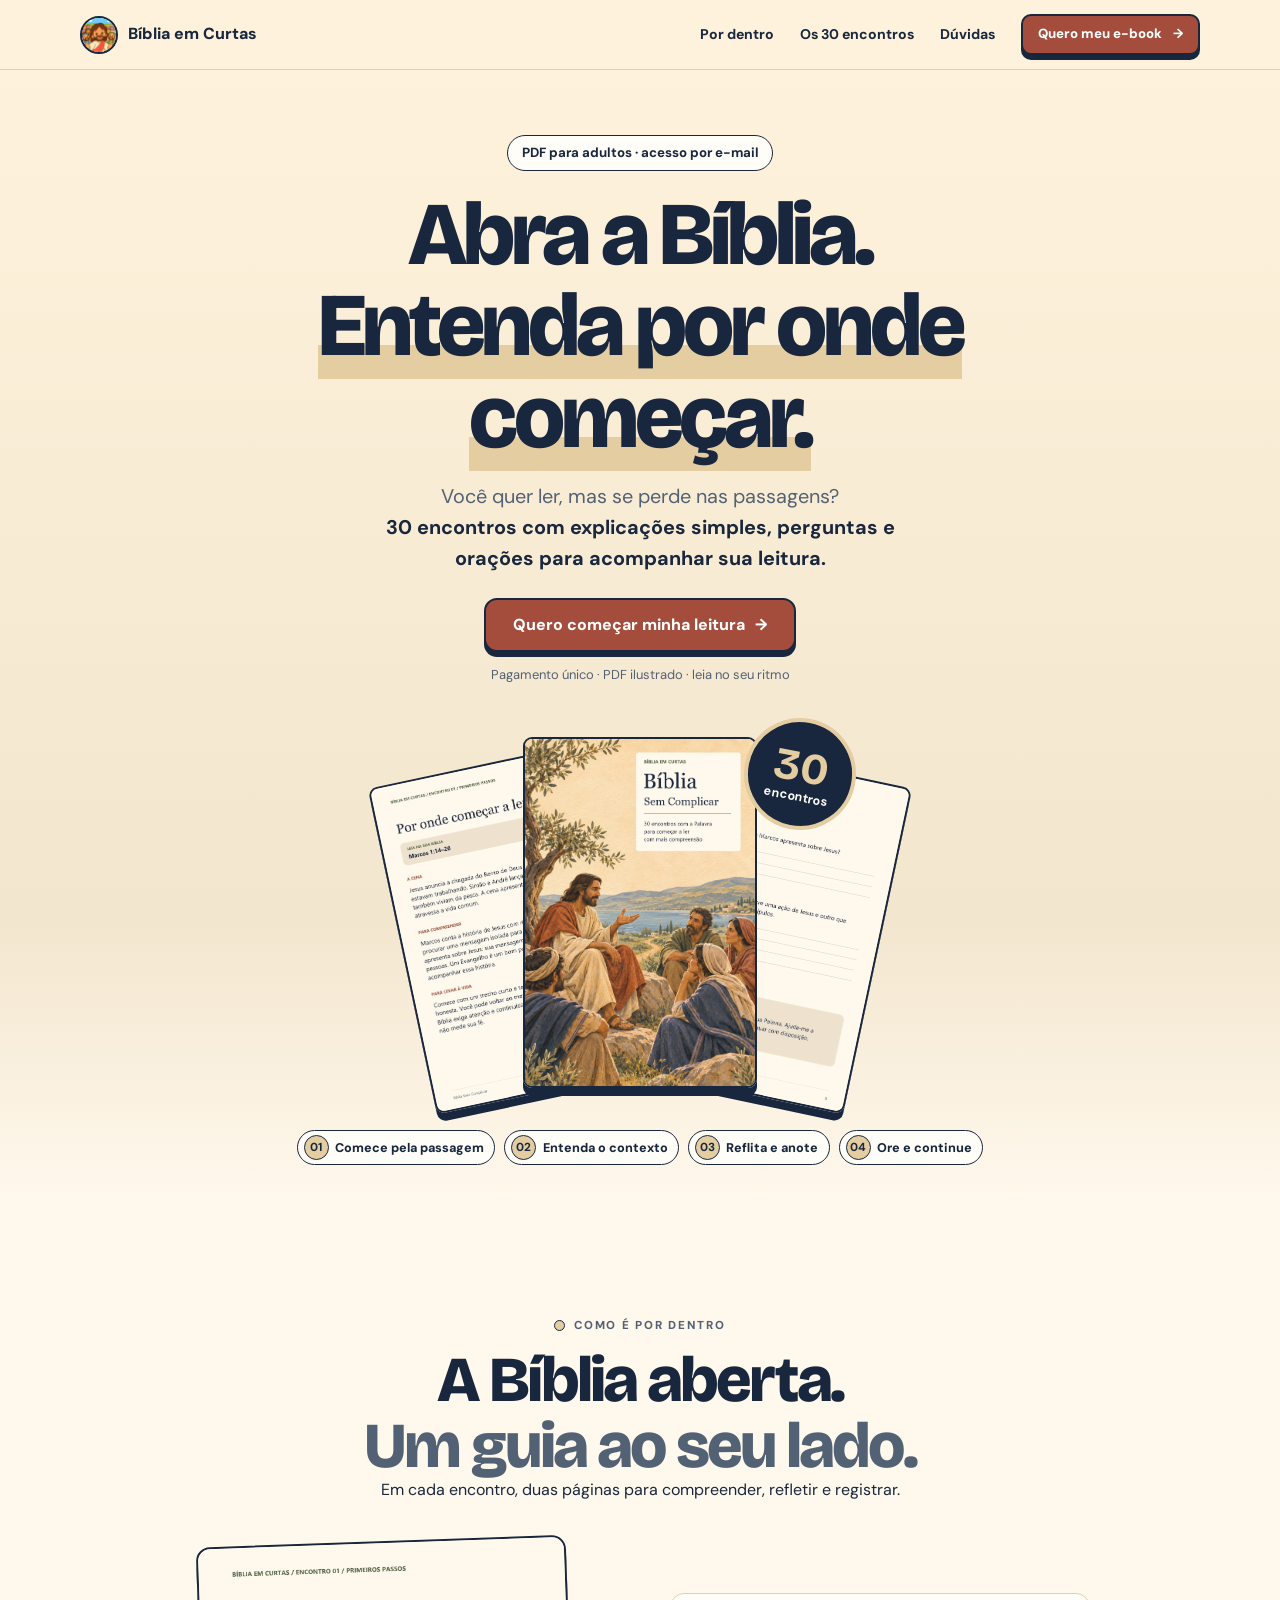
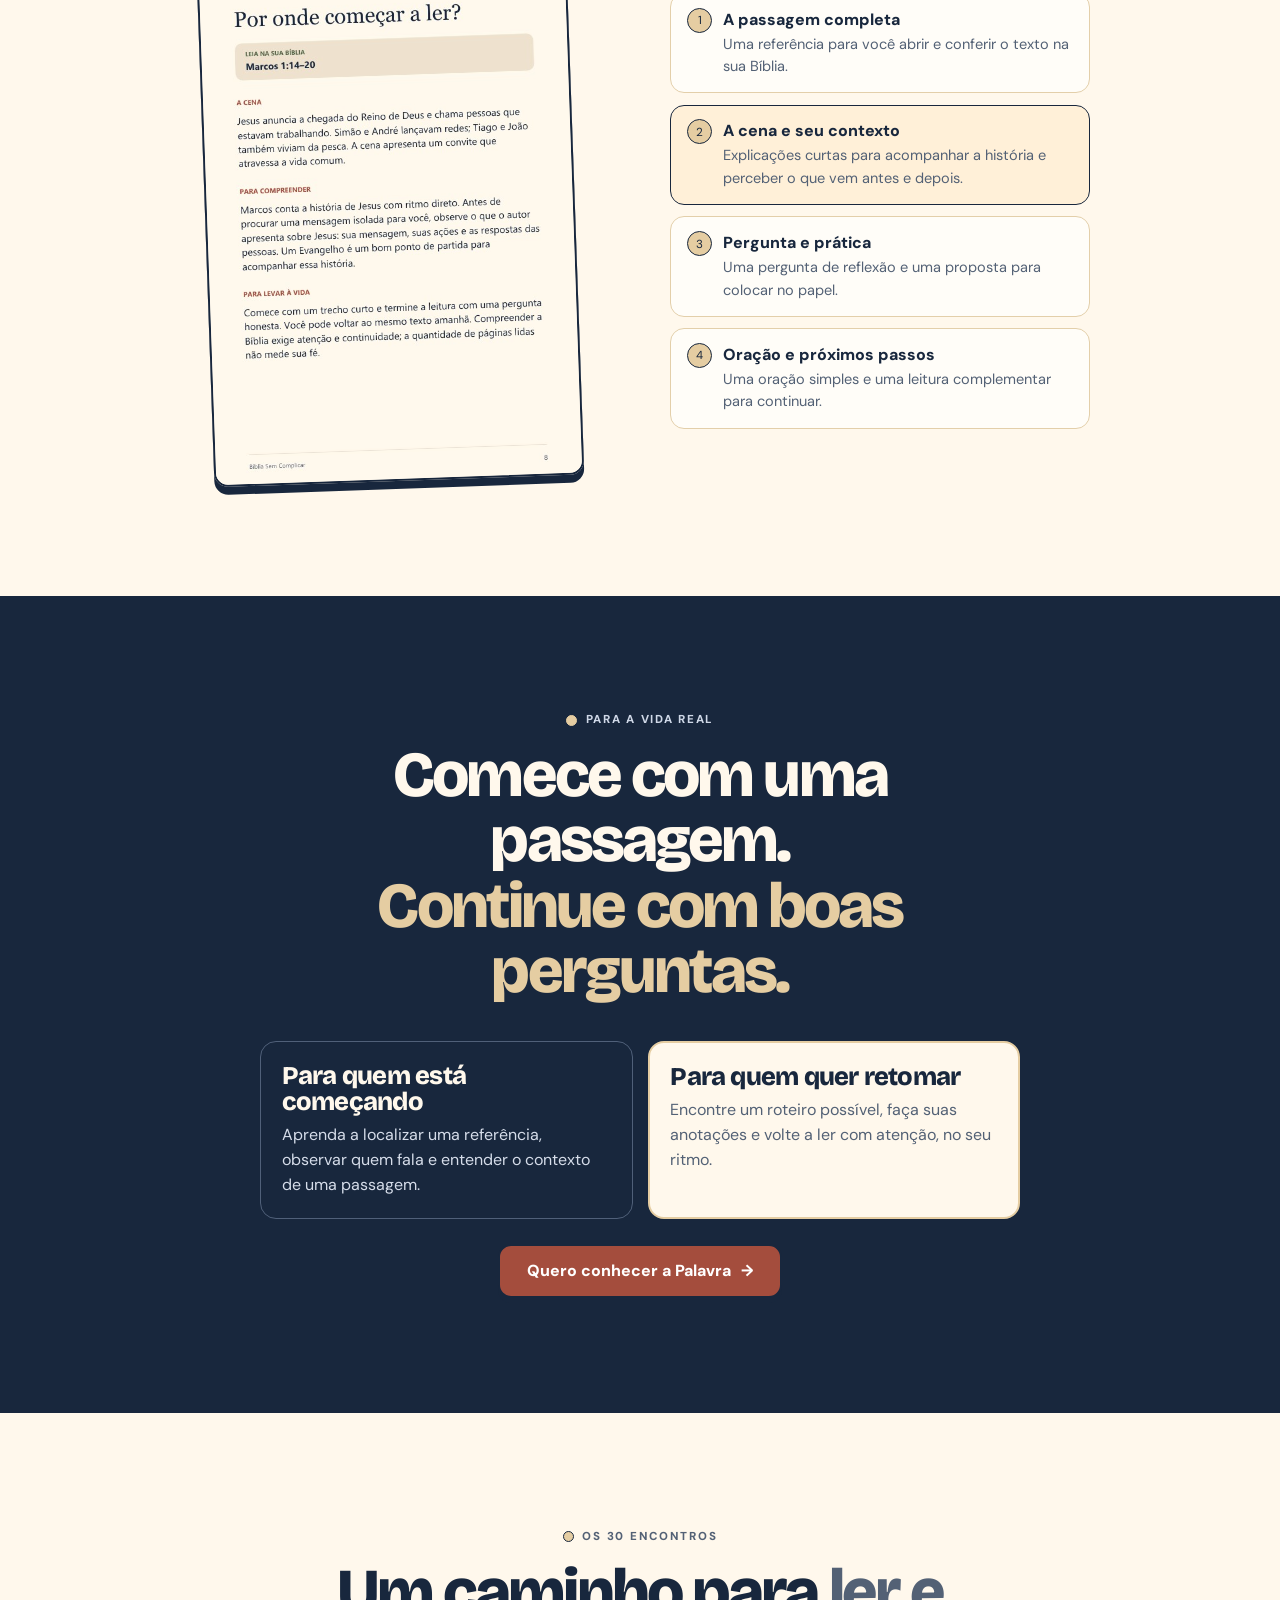
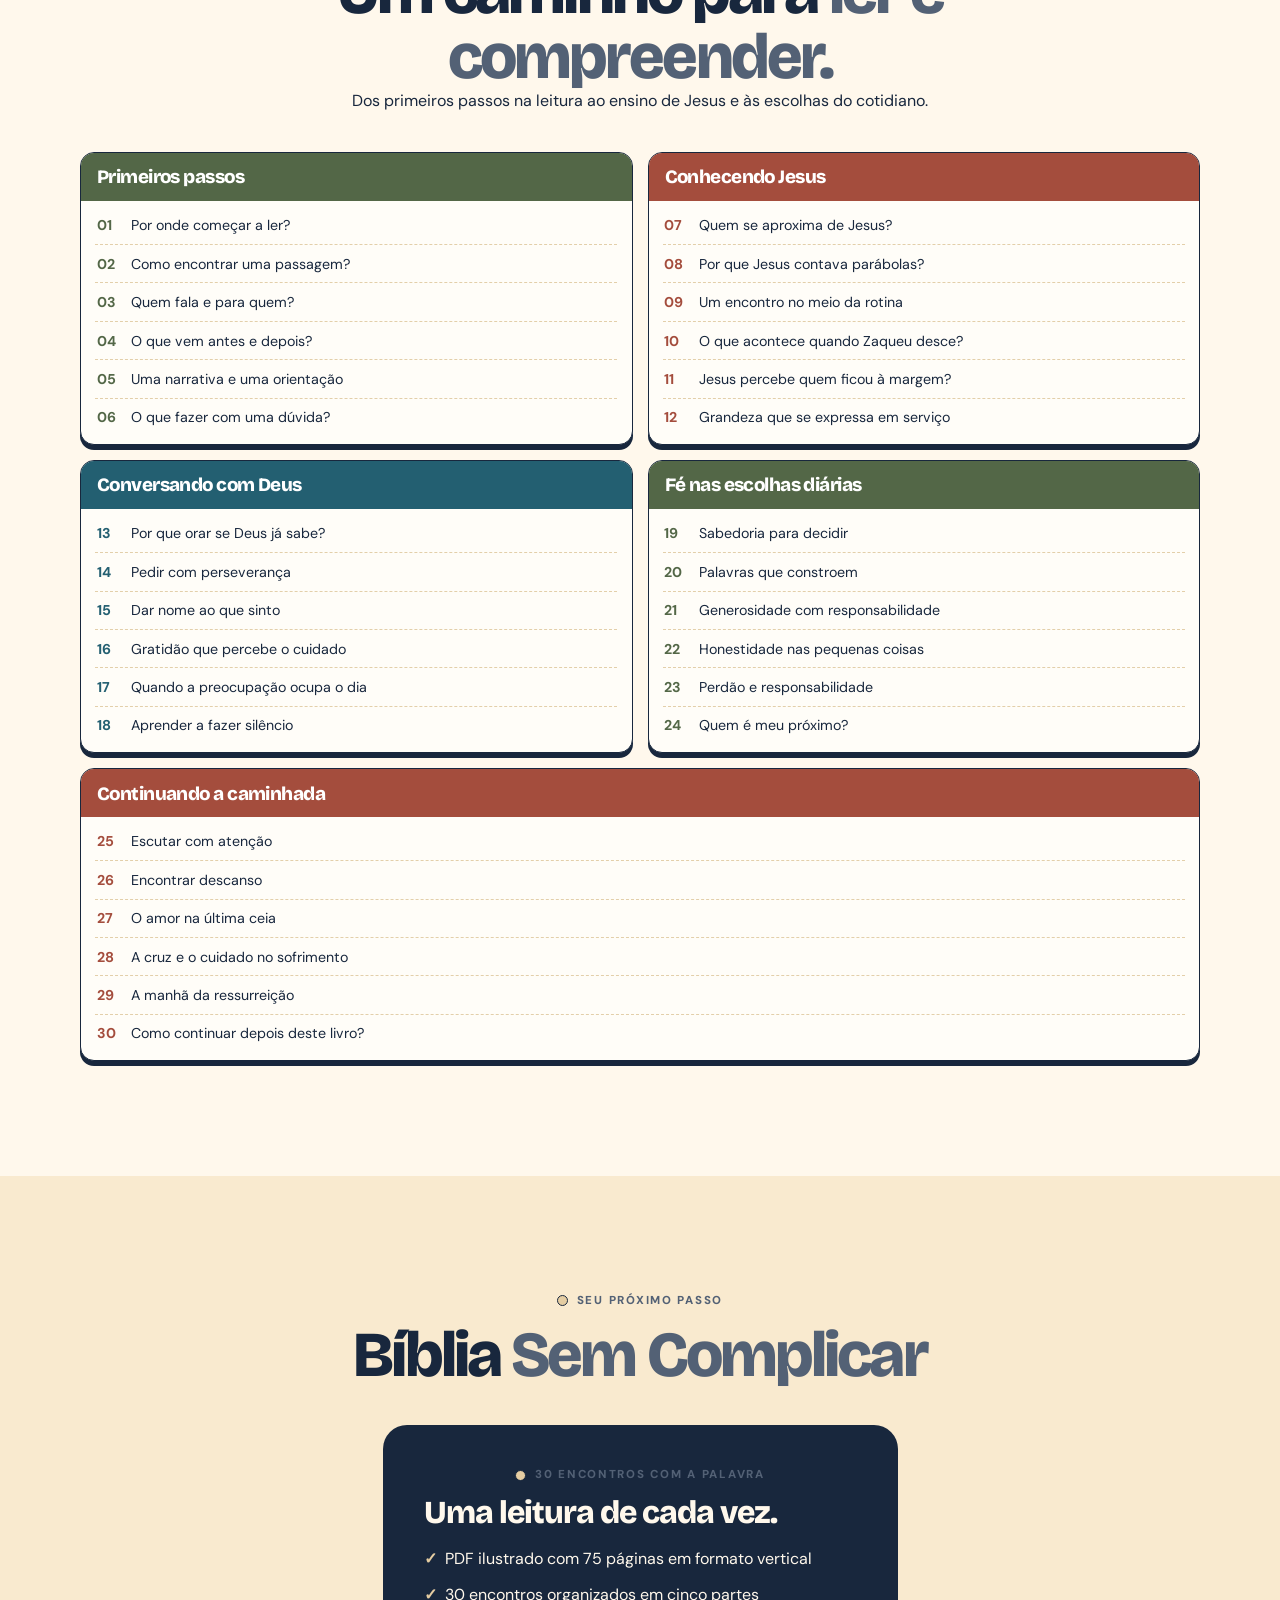
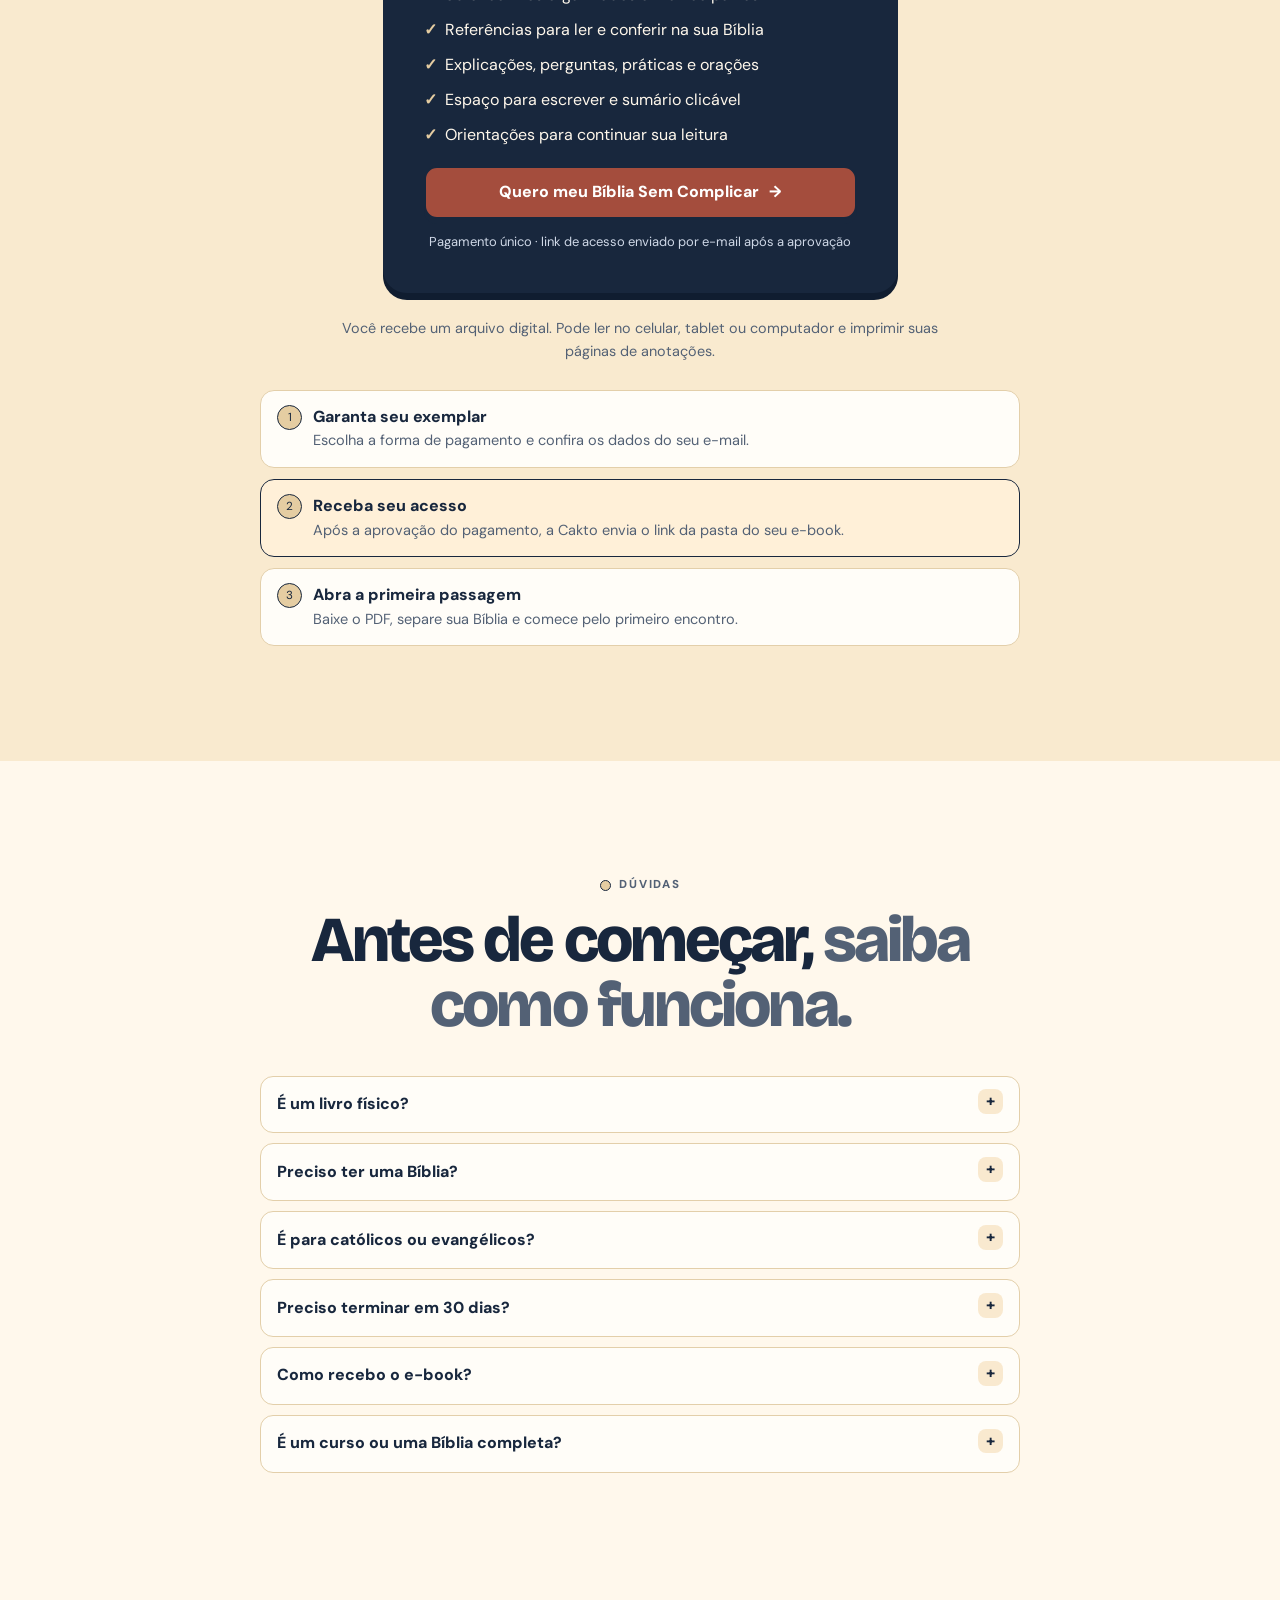
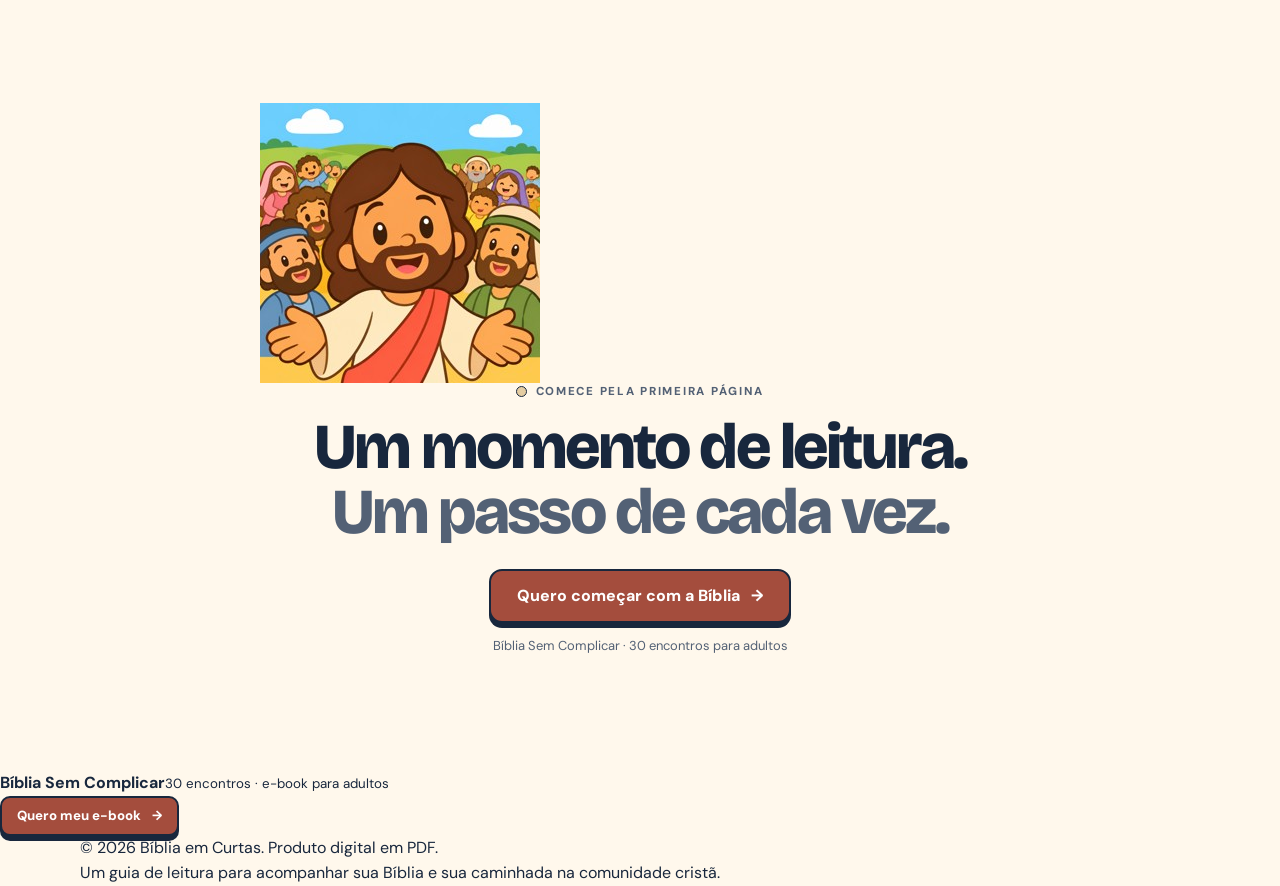
==== biblia-sem-complicar.html @ b52a3174 "Adiciona página de vendas Bíblia Sem Complicar" ====
<!doctype html><html lang="pt-BR"><head><meta charset="utf-8"><meta name="viewport" content="width=device-width, initial-scale=1"><title>Bíblia Sem Complicar | Bíblia em Curtas</title><meta name="description" content="30 encontros para adultos que querem começar ou retomar a leitura bíblica. PDF ilustrado com explicações, perguntas, orações e espaço para anotações."><meta property="og:title" content="Bíblia Sem Complicar"><meta property="og:description" content="30 encontros com a Palavra para começar a ler com mais compreensão."><meta property="og:image" content="https://bibliaemcurtas.vercel.app/imagens/adultos-miniatura.jpg"><link rel="stylesheet" href="visual.css"><style>body{--accent:#A44D3D;--accent-hover:#853D30;--soft:#EEE2CE;--hero:#F3E6CE;--mark:#E5CDA2}.adult-intro{max-width:700px;margin:0 auto}.adult-intro p{margin-top:18px;color:var(--muted)}.adult-contents{grid-template-columns:repeat(2,minmax(0,1fr))}.adult-contents article:last-child{grid-column:1/-1}.fineprint{font-size:.9rem;color:var(--muted);margin:24px auto 0;max-width:650px;text-align:center}@media(max-width:650px){.adult-contents{grid-template-columns:1fr}.adult-contents article:last-child{grid-column:auto}}</style></head><body><header class="site-header"><div class="wrap header-inner"><a class="brand" href="links.html"><img src="imagens/avatar.jpg" alt=""> Bíblia em Curtas</a><nav aria-label="Navegação"><a href="#por-dentro">Por dentro</a><a href="#conteudo">Os 30 encontros</a><a href="#duvidas">Dúvidas</a><a class="btn small" href="https://pay.cakto.com.br/kntiqg2_1336436">Quero meu e-book <span aria-hidden="true">→</span></a></nav></div></header>
<main><section class="hero"><div class="narrow center"><div class="pill">PDF para adultos · acesso por e-mail</div><h1>Abra a Bíblia.<br><span class="marker">Entenda por onde começar.</span></h1><p class="lede">Você quer ler, mas se perde nas passagens?<br><b>30 encontros com explicações simples, perguntas e orações para acompanhar sua leitura.</b></p><div class="herobutton"><a class="btn" href="https://pay.cakto.com.br/kntiqg2_1336436">Quero começar minha leitura <span aria-hidden="true">→</span></a></div><p class="micro">Pagamento único · PDF ilustrado · leia no seu ritmo</p><div class="fan"><img src="imagens/adultos-pagina.jpg" alt="Página real do encontro Por onde começar a ler" class="paper-left"><img src="imagens/adultos-pagina2.jpg" alt="Página de reflexão e anotações" class="paper-right"><img src="imagens/adultos-capa.jpg" alt="Capa de Bíblia Sem Complicar" class="cover"><span class="round"><strong>30</strong>encontros</span></div></div><div class="titles"><span class="chip"><b>01</b>Comece pela passagem</span><span class="chip"><b>02</b>Entenda o contexto</span><span class="chip"><b>03</b>Reflita e anote</span><span class="chip"><b>04</b>Ore e continue</span></div></section>
<section id="por-dentro" class="section"><div class="wrap"><div class="section-title"><p class="eyebrow">Como é por dentro</p><h2>A Bíblia aberta.<br><span class="softtext">Um guia ao seu lado.</span></h2><p>Em cada encontro, duas páginas para compreender, refletir e registrar.</p></div><div class="inside-grid"><img src="imagens/adultos-pagina.jpg" class="flatpage" alt="Página real do e-book" loading="lazy"><div class="stack"><div class="feature"><span class="bubble">1</span><div><b>A passagem completa</b><p>Uma referência para você abrir e conferir o texto na sua Bíblia.</p></div></div><div class="feature"><span class="bubble">2</span><div><b>A cena e seu contexto</b><p>Explicações curtas para acompanhar a história e perceber o que vem antes e depois.</p></div></div><div class="feature"><span class="bubble">3</span><div><b>Pergunta e prática</b><p>Uma pergunta de reflexão e uma proposta para colocar no papel.</p></div></div><div class="feature"><span class="bubble">4</span><div><b>Oração e próximos passos</b><p>Uma oração simples e uma leitura complementar para continuar.</p></div></div></div></div></div></section>
<section class="section dark"><div class="narrow"><div class="section-title"><p class="eyebrow">Para a vida real</p><h2>Comece com uma passagem.<br><span class="highlight">Continue com boas perguntas.</span></h2></div><div class="use-grid"><article class="use-card"><h3>Para quem está começando</h3><p>Aprenda a localizar uma referência, observar quem fala e entender o contexto de uma passagem.</p></article><article class="use-card"><h3>Para quem quer retomar</h3><p>Encontre um roteiro possível, faça suas anotações e volte a ler com atenção, no seu ritmo.</p></article></div><div class="center herobutton"><a class="btn" href="https://pay.cakto.com.br/kntiqg2_1336436">Quero conhecer a Palavra <span aria-hidden="true">→</span></a></div></div></section>
<section id="conteudo" class="section"><div class="wrap"><div class="section-title"><p class="eyebrow">Os 30 encontros</p><h2>Um caminho para <span class="softtext">ler e compreender.</span></h2><p>Dos primeiros passos na leitura ao ensino de Jesus e às escolhas do cotidiano.</p></div><div class="index-grid adult-contents"><article class="index-card" style="--index:#536747"><h3>Primeiros passos</h3><ol><li><b>01</b>Por onde começar a ler?</li><li><b>02</b>Como encontrar uma passagem?</li><li><b>03</b>Quem fala e para quem?</li><li><b>04</b>O que vem antes e depois?</li><li><b>05</b>Uma narrativa e uma orientação</li><li><b>06</b>O que fazer com uma dúvida?</li></ol></article><article class="index-card" style="--index:#A44D3D"><h3>Conhecendo Jesus</h3><ol><li><b>07</b>Quem se aproxima de Jesus?</li><li><b>08</b>Por que Jesus contava parábolas?</li><li><b>09</b>Um encontro no meio da rotina</li><li><b>10</b>O que acontece quando Zaqueu desce?</li><li><b>11</b>Jesus percebe quem ficou à margem?</li><li><b>12</b>Grandeza que se expressa em serviço</li></ol></article><article class="index-card" style="--index:#235F71"><h3>Conversando com Deus</h3><ol><li><b>13</b>Por que orar se Deus já sabe?</li><li><b>14</b>Pedir com perseverança</li><li><b>15</b>Dar nome ao que sinto</li><li><b>16</b>Gratidão que percebe o cuidado</li><li><b>17</b>Quando a preocupação ocupa o dia</li><li><b>18</b>Aprender a fazer silêncio</li></ol></article><article class="index-card" style="--index:#536747"><h3>Fé nas escolhas diárias</h3><ol><li><b>19</b>Sabedoria para decidir</li><li><b>20</b>Palavras que constroem</li><li><b>21</b>Generosidade com responsabilidade</li><li><b>22</b>Honestidade nas pequenas coisas</li><li><b>23</b>Perdão e responsabilidade</li><li><b>24</b>Quem é meu próximo?</li></ol></article><article class="index-card" style="--index:#A44D3D"><h3>Continuando a caminhada</h3><ol><li><b>25</b>Escutar com atenção</li><li><b>26</b>Encontrar descanso</li><li><b>27</b>O amor na última ceia</li><li><b>28</b>A cruz e o cuidado no sofrimento</li><li><b>29</b>A manhã da ressurreição</li><li><b>30</b>Como continuar depois deste livro?</li></ol></article></div></div></section>
<section id="oferta" class="section offer"><div class="narrow"><div class="section-title"><p class="eyebrow">Seu próximo passo</p><h2>Bíblia <span class="softtext">Sem Complicar</span></h2></div><div class="offer-card"><p class="eyebrow">30 encontros com a Palavra</p><h3>Uma leitura de cada vez.</h3><ul><li>PDF ilustrado com 75 páginas em formato vertical</li><li>30 encontros organizados em cinco partes</li><li>Referências para ler e conferir na sua Bíblia</li><li>Explicações, perguntas, práticas e orações</li><li>Espaço para escrever e sumário clicável</li><li>Orientações para continuar sua leitura</li></ul><a class="btn" href="https://pay.cakto.com.br/kntiqg2_1336436">Quero meu Bíblia Sem Complicar <span aria-hidden="true">→</span></a><p class="micro">Pagamento único · link de acesso enviado por e-mail após a aprovação</p></div><p class="fineprint">Você recebe um arquivo digital. Pode ler no celular, tablet ou computador e imprimir suas páginas de anotações.</p><div class="stack" style="margin-top:28px"><div class="feature"><span class="bubble">1</span><div><b>Garanta seu exemplar</b><p>Escolha a forma de pagamento e confira os dados do seu e-mail.</p></div></div><div class="feature"><span class="bubble">2</span><div><b>Receba seu acesso</b><p>Após a aprovação do pagamento, a Cakto envia o link da pasta do seu e-book.</p></div></div><div class="feature"><span class="bubble">3</span><div><b>Abra a primeira passagem</b><p>Baixe o PDF, separe sua Bíblia e comece pelo primeiro encontro.</p></div></div></div></div></section>
<section id="duvidas" class="section"><div class="narrow"><div class="section-title"><p class="eyebrow">Dúvidas</p><h2>Antes de começar, <span class="softtext">saiba como funciona.</span></h2></div><div class="faq"><details><summary>É um livro físico?</summary><p>Você recebe um e-book em PDF. Pode baixar e ler nos seus dispositivos ou imprimir para uso pessoal.</p></details><details><summary>Preciso ter uma Bíblia?</summary><p>Sim. O guia indica as passagens para você ler na sua Bíblia impressa ou digital. As explicações e reflexões acompanham a leitura do texto completo.</p></details><details><summary>É para católicos ou evangélicos?</summary><p>É um guia introdutório para adultos cristãos, com passagens presentes nas Bíblias católicas e evangélicas. O livro reconhece diferenças de tradição e orienta a aprofundar dúvidas com pessoas preparadas da sua comunidade.</p></details><details><summary>Preciso terminar em 30 dias?</summary><p>Você pode fazer um encontro por dia ou seguir outro ritmo. Os 30 encontros ficam disponíveis no arquivo para você retomar quando quiser.</p></details><details><summary>Como recebo o e-book?</summary><p>Após a aprovação do pagamento, você recebe no e-mail informado na compra o link da pasta de entrega no Google Drive. Abra a pasta, selecione o PDF e baixe seu exemplar. Confira também a caixa de spam.</p></details><details><summary>É um curso ou uma Bíblia completa?</summary><p>É um e-book de leitura guiada, com 30 encontros e páginas de reflexão. As referências levam ao texto completo na sua Bíblia. Não inclui aulas em vídeo.</p></details></div></div></section>
<section class="section final-cta"><div class="narrow center"><img src="imagens/avatar.jpg" alt="Bíblia em Curtas" class="final-logo" loading="lazy"><p class="eyebrow">Comece pela primeira página</p><h2>Um momento de leitura.<br><span class="softtext">Um passo de cada vez.</span></h2><div class="herobutton"><a class="btn" href="https://pay.cakto.com.br/kntiqg2_1336436">Quero começar com a Bíblia <span aria-hidden="true">→</span></a></div><p class="micro">Bíblia Sem Complicar · 30 encontros para adultos</p></div></section></main><div class="sticky-buy"><div><b>Bíblia Sem Complicar</b><small>30 encontros · e-book para adultos</small></div><a class="btn small" href="https://pay.cakto.com.br/kntiqg2_1336436">Quero meu e-book <span aria-hidden="true">→</span></a></div><footer class="footer"><div class="wrap"><p>© 2026 Bíblia em Curtas. Produto digital em PDF.</p><p>Um guia de leitura para acompanhar sua Bíblia e sua caminhada na comunidade cristã.</p></div></footer></body></html>
---- visual.css ----
@import url('https://fonts.googleapis.com/css2?family=Bricolage+Grotesque:wght@600;700;800&family=DM+Sans:wght@400;500;600;700;800&display=swap');
:root{--ink:#18273D;--paper:#FFF8EC;--white:#FFFDF8;--hero:#F9E0B7;--muted:#536175;--line:#E3CFAA;--accent:#A33B43;--accent-hover:#842D36;--soft:#FBE4E3;--mark:#FFBF75;--yes:#2B674B;--gold:#F5C66D;--rose:#843F65;--rose-soft:#F5E3EF;--indigo:#3D5495;--indigo-soft:#E6ECFC;--teal:#235F71;--teal-soft:#E0F0F3;--green:#346747;--green-soft:#E3F1E1}
*{box-sizing:border-box}html{scroll-behavior:smooth}body{margin:0;color:var(--ink);background:var(--paper);font-family:"DM Sans","Segoe UI",sans-serif;line-height:1.55}img{display:block;max-width:100%;height:auto}a{color:inherit}button{font:inherit}h1,h2,h3,p{margin:0}h1,h2,h3{font-family:"Bricolage Grotesque","Segoe UI",sans-serif;font-weight:800;line-height:1.02;letter-spacing:-.045em}h1{font-size:clamp(3.05rem,7vw,6.9rem)}h2{font-size:clamp(2.1rem,5vw,4.35rem)}h3{font-size:clamp(1.25rem,2vw,1.7rem);letter-spacing:-.03em}a:focus-visible,button:focus-visible,summary:focus-visible,input:focus-visible,select:focus-visible{outline:3px solid #286980;outline-offset:4px}
.wrap{width:min(100% - 44px,1120px);margin-inline:auto}.narrow{width:min(100% - 42px,760px);margin-inline:auto}.center{text-align:center}.muted{color:var(--muted)}.softtext{color:var(--muted)}.brand{display:inline-flex;gap:.65rem;align-items:center;font-weight:800;text-decoration:none;white-space:nowrap}.brand img{width:38px;height:38px;object-fit:cover;border:2px solid var(--ink);border-radius:50%}.site-header{background:#fff2dc;border-bottom:1px solid var(--line)}.header-inner{height:69px;display:flex;align-items:center;justify-content:space-between;gap:18px}.header-inner nav{display:flex;align-items:center;gap:26px;font-size:.88rem;font-weight:700}.header-inner nav a{text-decoration:none}.btn{display:inline-flex;justify-content:center;align-items:center;gap:.65rem;text-decoration:none;text-align:center;border:2px solid var(--ink);border-radius:13px;padding:.92rem 1.65rem;background:var(--accent);color:#fff;font-weight:800;line-height:1.25;box-shadow:0 5px 0 var(--ink);cursor:pointer;transition:background .15s,transform .15s}.btn:hover{background:var(--accent-hover);transform:translateY(-1px)}.btn.small{padding:.62rem .95rem;font-size:.83rem;border-radius:10px}.btn:disabled{opacity:.8;cursor:default;transform:none}.btn.light{background:var(--white);color:var(--ink)}.btn.light:hover{background:var(--soft)}
.hero{overflow:hidden;background:linear-gradient(180deg,#FFF2DC,var(--hero) 75%,var(--paper));padding:65px 0 24px}.pill{display:inline-flex;align-items:center;gap:.5rem;border:1.5px solid var(--ink);border-radius:99px;background:var(--white);padding:.42rem .85rem;font-size:.83rem;font-weight:700}.pill span{color:var(--yes)}.hero h1{max-width:940px;margin:18px auto 18px}.marker{background:linear-gradient(transparent 68%,var(--mark) 68%);box-decoration-break:clone;-webkit-box-decoration-break:clone}.hero .lede{font-size:clamp(1rem,2.2vw,1.24rem);max-width:580px;margin:0 auto;color:var(--muted)}.hero .lede b{color:var(--ink)}.herobutton{margin:25px auto 0}.micro{font-size:.81rem;margin-top:13px;color:var(--muted)}.fan{position:relative;width:min(100% - 30px,585px);height:auto;aspect-ratio:1.6;margin:48px auto 19px}.fan img{position:absolute;width:38%;border:2px solid var(--ink);border-radius:9px;box-shadow:0 8px var(--ink);top:8%;object-fit:cover;aspect-ratio:2/3}.fan .paper-left{left:9%;transform:rotate(-12deg)}.fan .paper-right{right:9%;transform:rotate(12deg)}.fan .cover{left:30%;top:1%;width:40%;z-index:2}.round{position:absolute;z-index:3;top:-4%;right:13%;background:var(--ink);color:var(--white);border:4px solid var(--mark);border-radius:50%;width:clamp(72px,13vw,112px);aspect-ratio:1;display:grid;align-content:center;transform:rotate(11deg);font-size:.78rem;font-weight:700;line-height:1.1}.round strong{font-family:"Bricolage Grotesque",sans-serif;font-size:clamp(1.65rem,4vw,2.75rem);color:var(--mark)}
.titles{display:flex;flex-wrap:wrap;gap:.55rem;justify-content:center;padding:12px 20px}.chip{display:inline-flex;gap:.4rem;align-items:center;padding:.28rem .65rem .28rem .38rem;border:1.5px solid var(--ink);border-radius:99px;background:var(--white);font-size:.79rem;font-weight:800}.chip b,.bubble{width:25px;height:25px;display:inline-grid;place-items:center;background:var(--mark);border:1px solid var(--ink);border-radius:50%;flex:none;font-size:.73rem}
.section{padding:clamp(64px,9vw,130px) 0}.section-title{margin:auto auto 38px;max-width:900px;text-align:center}.section-title .desc{margin:.85rem auto 0;max-width:580px;color:var(--muted)}.eyebrow{font-weight:800;font-size:.72rem;letter-spacing:.15em;text-transform:uppercase;margin-bottom:.8rem;color:var(--muted);display:flex;align-items:center;justify-content:center;gap:.55rem}.eyebrow::before{content:"";width:9px;height:9px;border:1px solid var(--ink);background:var(--mark);border-radius:50%}.inside-grid{display:grid;grid-template-columns:1fr 1.05fr;gap:clamp(25px,7vw,80px);align-items:center;max-width:900px;margin:auto}.flatpage{width:min(100%,370px);margin:0 auto;border:2px solid var(--ink);border-radius:14px;box-shadow:0 8px 0 var(--ink);transform:rotate(-2deg)}.stack{display:grid;gap:.7rem}.feature{display:flex;gap:.7rem;padding:.86rem 1rem;background:var(--white);border:1.5px solid var(--line);border-radius:14px}.feature:nth-child(2){background:#FFF0D8;border-color:var(--ink)}.feature p{font-size:.91rem;color:var(--muted);margin-top:.07rem}.feature b{font-weight:800}
.dark{background:var(--ink);color:var(--paper)}.dark .eyebrow{color:#CFD8E7}.dark .eyebrow::before{border-color:var(--mark)}.dark .highlight{color:var(--mark)}.use-grid,.index-grid{display:grid;grid-template-columns:repeat(2,minmax(0,1fr));gap:15px}.use-card{border:1.5px solid #506079;border-radius:16px;padding:1.3rem}.use-card p{margin-top:.5rem;color:#D6DDEA}.use-card:last-child{background:var(--paper);color:var(--ink);border:2px solid var(--mark)}.use-card:last-child p{color:var(--muted)}.index-card{border:1.5px solid var(--ink);border-radius:14px;overflow:hidden;box-shadow:0 5px var(--ink);background:var(--white)}.index-card h3{color:#fff;padding:.9rem 1rem;background:var(--index,#843F65);font-size:1.18rem}.index-card ol{list-style:none;margin:0;padding:.35rem .9rem .5rem}.index-card li{display:flex;gap:.7rem;border-bottom:1px dashed var(--line);padding:.48rem .1rem;font-size:.89rem}.index-card li:last-child{border-bottom:0}.index-card li b{color:var(--index);width:1.45rem;flex:none}
.offer{background:#F9EACF}.offer-card{width:min(100%,515px);margin:0 auto;background:var(--ink);color:var(--paper);padding:clamp(23px,5vw,41px);border-radius:24px;box-shadow:0 7px #101D30;text-align:left}.offer-card h3{font-size:2rem}.offer-card ul{list-style:none;margin:1.1rem 0;padding:0}.offer-card li{margin:.65rem 0;padding-left:1.35rem;position:relative}.offer-card li::before{content:"✓";position:absolute;left:0;color:var(--mark);font-weight:800}.offer-card .btn{width:100%}.offer-card .micro{color:#CFD8E7;text-align:center}.faq{display:grid;gap:10px}.faq details{background:var(--white);border:1.5px solid var(--line);border-radius:13px}.faq summary{cursor:pointer;list-style:none;font-weight:800;padding:.97rem 3rem .97rem 1rem;position:relative}.faq summary::after{content:"+";right:1rem;top:.8rem;position:absolute;width:1.55rem;height:1.55rem;display:grid;place-items:center;background:#F9E9CF;border-radius:8px}.faq details[open] summary::after{content:"−"}.faq details p{padding:0 1rem 1rem;color:var(--muted)}.closing{background:linear-gradient(var(--paper),#FFF0D5)}.closing img{width:100px;border-radius:50%;margin:0 auto 23px;border:3px solid var(--ink);box-shadow:0 0 0 6px var(--hero)}.foot{padding:1.35rem 0 5rem;border-top:1px solid var(--line);font-size:.85rem;color:var(--muted)}.foot .wrap{display:flex;gap:16px;justify-content:space-between;flex-wrap:wrap}.sticky{position:fixed;z-index:5;inset:auto 0 0;background:var(--white);border-top:2px solid var(--ink);padding:.54rem 0 calc(.65rem + env(safe-area-inset-bottom))}.sticky .wrap{display:flex;justify-content:space-between;align-items:center;gap:12px}.sticky span{display:block;font-size:.76rem;color:var(--muted)}.sticky b{line-height:1}
.guide-header{padding:2.35rem 0 1.35rem}.guide-header h1{font-size:clamp(2.4rem,6vw,5rem);margin-top:14px}.guide-header p{max-width:630px;margin-top:.7rem;color:var(--muted)}.panel{background:var(--white);border:1.5px solid var(--line);border-radius:18px;padding:clamp(15px,3vw,28px);margin-block:0 20px}.panel h2{font-size:clamp(1.55rem,3vw,2.45rem);margin-bottom:.8rem}.panel .desc{margin:0 0 1rem;color:var(--muted)}.swatches{display:grid;grid-template-columns:repeat(auto-fit,minmax(min(155px,100%),1fr));gap:10px}.swatch{display:grid;text-align:left;align-content:end;min-height:114px;border:1.5px solid var(--line);border-radius:12px;overflow:hidden;background:var(--white);padding:0;color:var(--ink);cursor:pointer}.swatch i{display:block;align-self:start;height:55px;background:var(--chip)}.swatch span{padding:.5rem .65rem;font-size:.79rem;line-height:1.4}.swatch code{display:block;font-size:.85rem;font-weight:800}.inline-links{display:flex;gap:12px;flex-wrap:wrap}.guide-list{padding-left:1.25rem}.guide-list li{margin:.5rem 0}
.hub-body{min-height:100vh;background:linear-gradient(#F9E4C2,var(--paper) 60%)}.hub{width:min(100% - 34px,520px);margin:auto;padding:52px 0 35px;text-align:center}.avatar{width:108px;margin:0 auto 18px;border-radius:50%;border:3px solid var(--ink);box-shadow:0 4px var(--ink)}.hub h1{font-size:3rem}.hub>p{color:var(--muted);margin:.5rem 0 1.4rem}.hub-item{display:grid;grid-template-columns:63px 1fr auto;gap:.78rem;align-items:center;text-align:left;margin:.95rem 0;background:var(--surface,var(--white));color:var(--ink);border:2px solid var(--ink);border-radius:15px;box-shadow:0 4px var(--ink);padding:.75rem;text-decoration:none}.hub-item img{width:62px;height:78px;object-fit:cover;border-radius:6px}.hub-item strong{display:block;font-size:1.02rem;line-height:1.2}.hub-item small{display:block;margin-top:.27rem;font-size:.8rem}.hub-item.featured{background:var(--accent);color:#fff}.hub-item:hover{transform:translateY(-1px)}.hub-item:active{transform:translateY(3px);box-shadow:0 1px var(--ink)}
.preview-note{padding:.55rem 0;text-align:center;color:var(--ink);font-size:.8rem;background:#F9EACF;border-bottom:1px solid var(--line)}.checkout{width:min(100% - 32px,660px);margin:30px auto;padding:clamp(16px,4vw,28px);background:var(--white);border:1.5px solid var(--line);border-radius:17px}.checkout h1{font-size:clamp(1.72rem,5vw,2.75rem);margin-bottom:.65rem}.purchase{display:flex;align-items:center;gap:1rem;padding:1rem;background:var(--soft);border:1px solid var(--line);border-radius:12px;margin:1rem 0}.purchase img{width:62px;border-radius:5px}.purchase strong{display:block}.purchase-price{margin-left:auto;font-weight:800;color:var(--accent);white-space:nowrap}.checkout label{display:block;font-weight:700}.checkout select{width:100%;background:var(--white);font:inherit;color:var(--ink);border:1px solid var(--line);border-radius:9px;padding:.6rem;margin-top:.35rem}.bump{display:flex!important;align-items:flex-start;gap:.65rem;background:var(--teal-soft);color:var(--ink);border:1px solid var(--teal);border-radius:11px;padding:.85rem}.bump input{accent-color:var(--teal);margin-top:.28rem}.checkout .btn{width:100%;margin-top:.9rem}.total{display:flex;justify-content:space-between;font-weight:800;margin-top:1rem}
@media(max-width:700px){.header-inner nav a:not(.btn){display:none}.header-inner{height:58px}.brand img{width:31px;height:31px}.hero{padding-top:42px}.hero h1{font-size:clamp(2.52rem,10vw,4.5rem)}.hero .btn{width:min(100%,385px)}.round{right:9%;top:-6%}.inside-grid,.use-grid,.index-grid{grid-template-columns:1fr}.inside-grid{gap:28px}.flatpage{max-width:300px}.header-inner .btn{padding:.45rem .6rem;font-size:.72rem}.titles{flex-wrap:nowrap;justify-content:flex-start;overflow-x:auto;padding-bottom:11px}.chip{white-space:nowrap}.sticky .wrap{width:calc(100% - 24px)}.sticky .btn{padding:.55rem .7rem}.fan{margin-top:40px;margin-bottom:23px}.wrap{width:calc(100% - 28px)}.narrow{width:calc(100% - 28px)}.hub h1{font-size:2.5rem}}
@media(prefers-reduced-motion:reduce){html{scroll-behavior:auto}*{transition:none!important}}
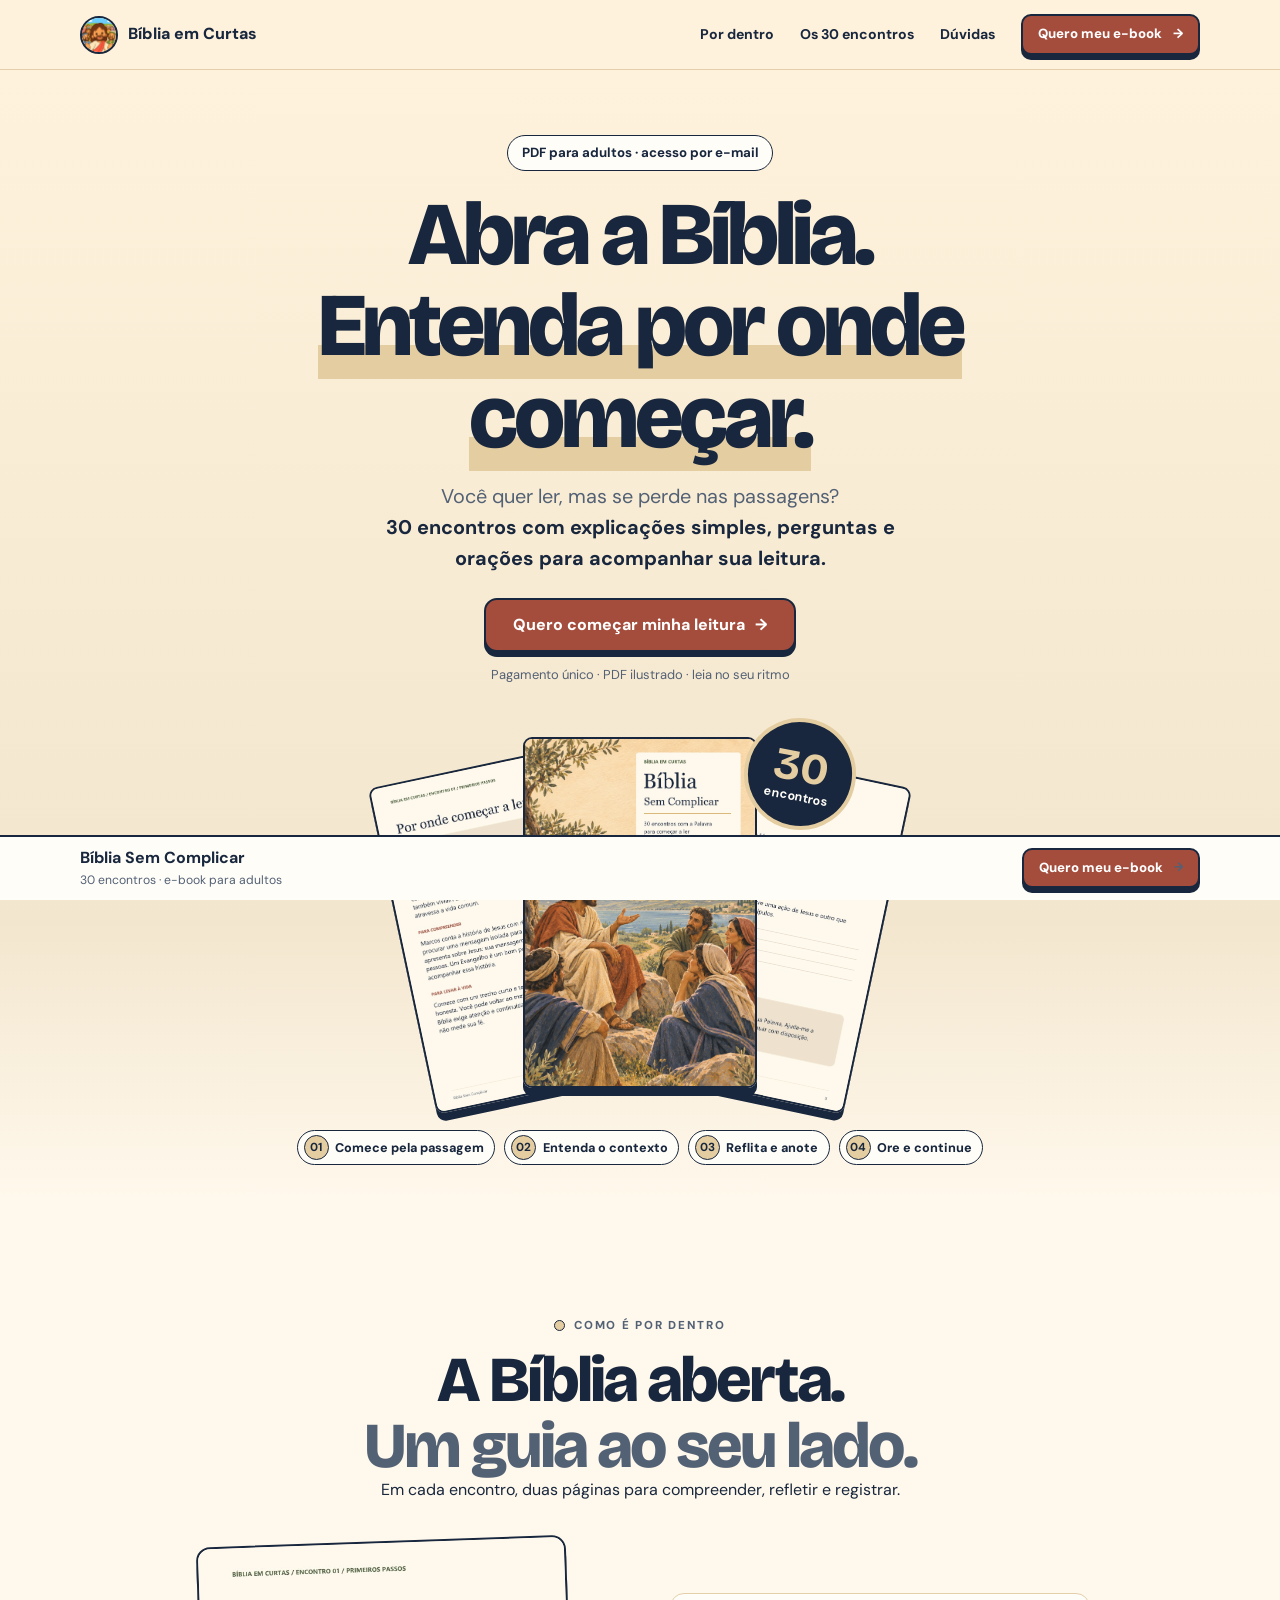
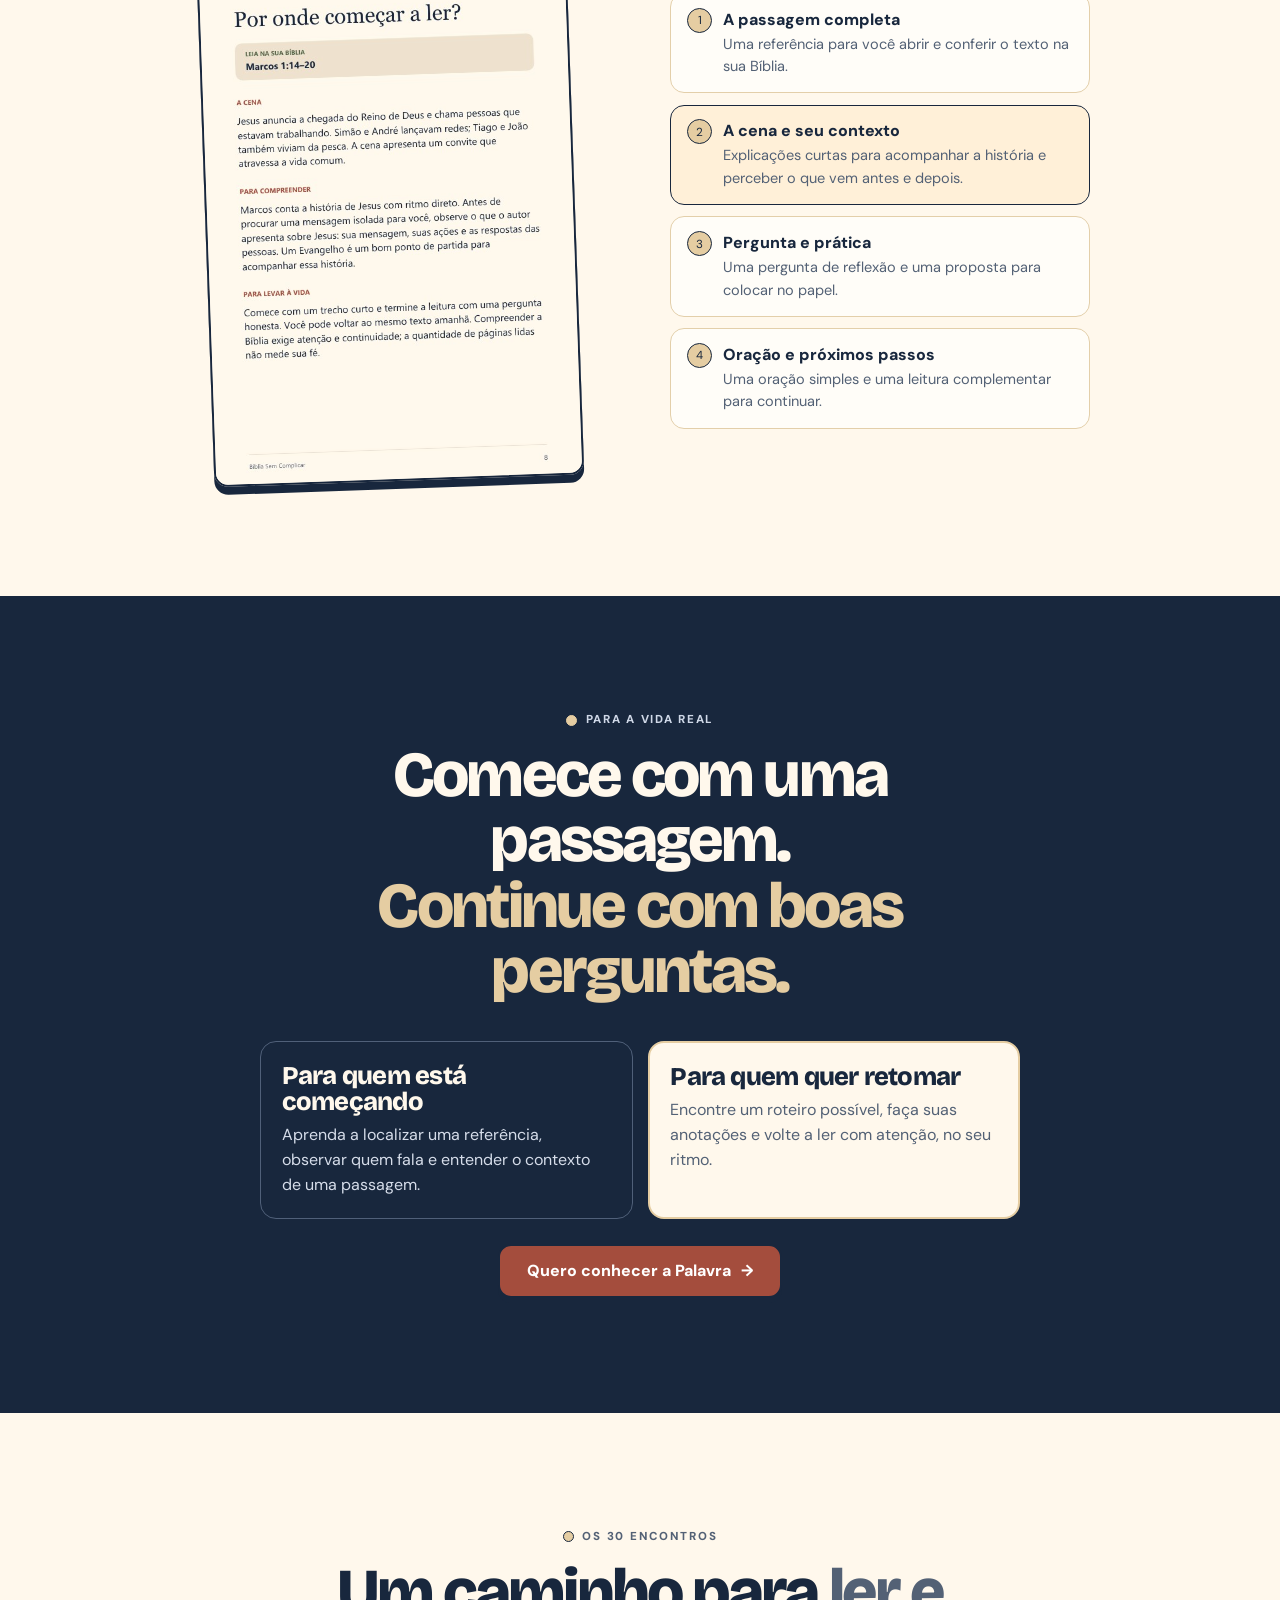
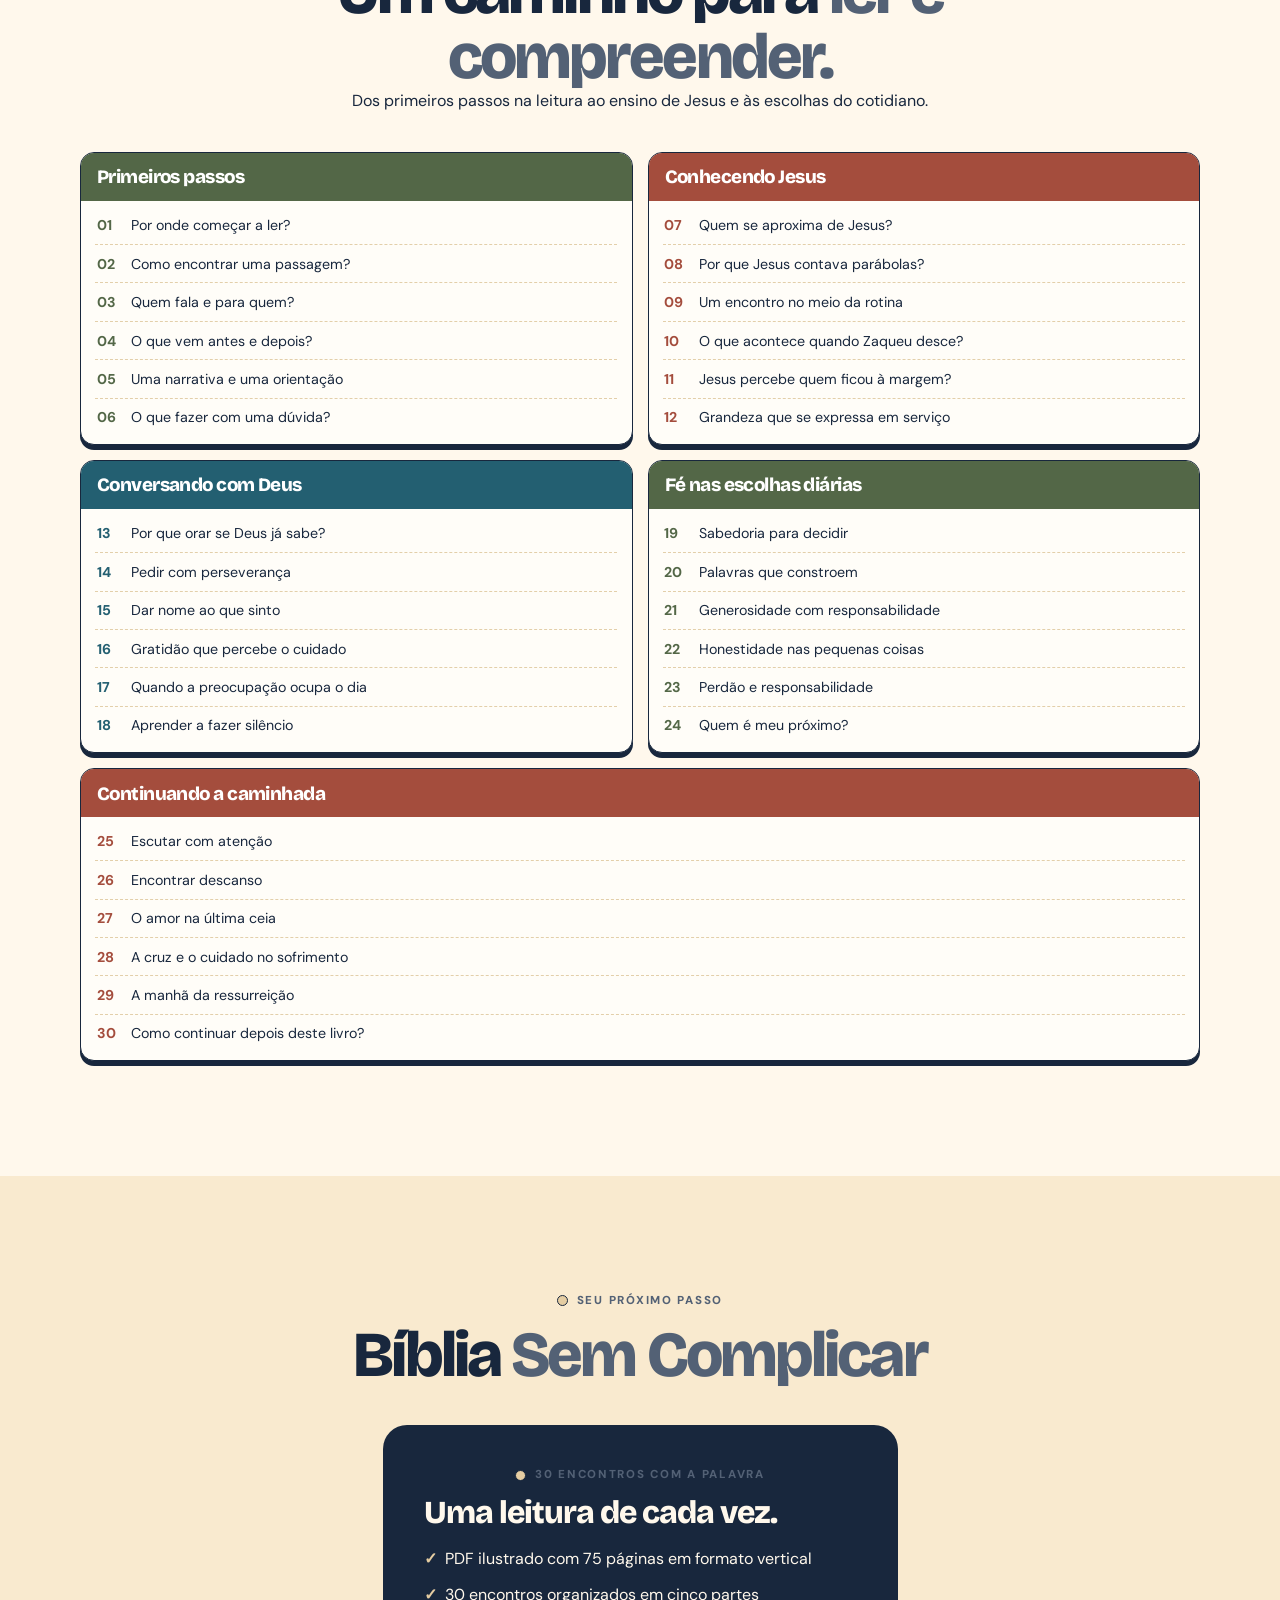
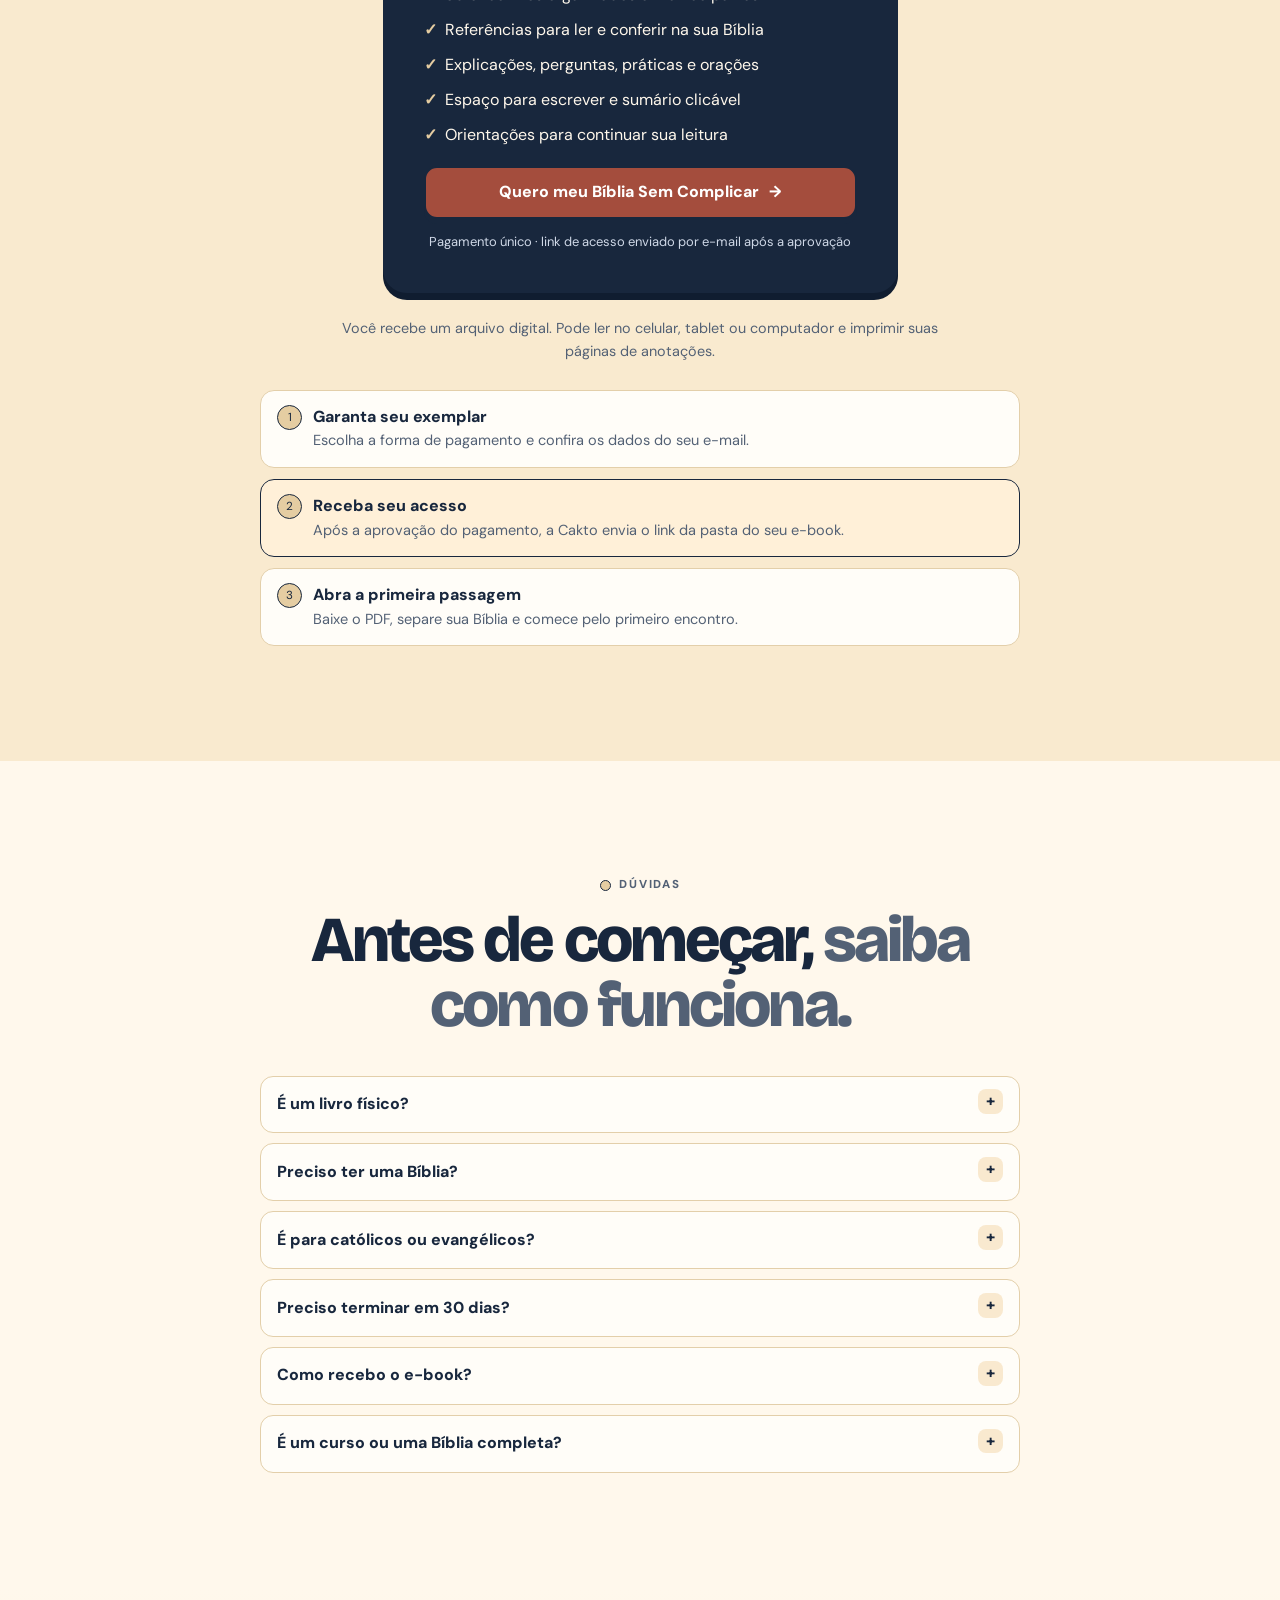
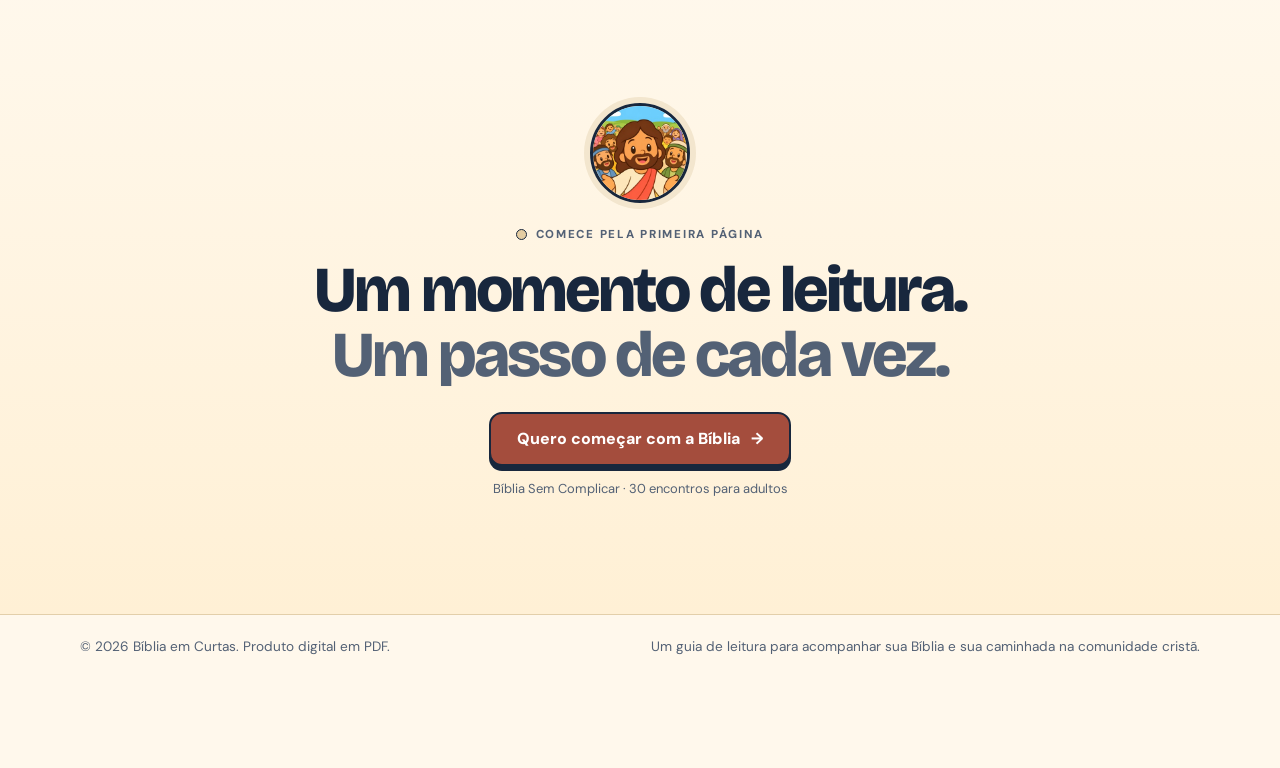
==== commit 30525842: "Corrige rodapé e botão fixo da página adulta" ====
--- a/biblia-sem-complicar.html
+++ b/biblia-sem-complicar.html
@@ -1,8 +1,8 @@
-<!doctype html><html lang="pt-BR"><head><meta charset="utf-8"><meta name="viewport" content="width=device-width, initial-scale=1"><title>Bíblia Sem Complicar | Bíblia em Curtas</title><meta name="description" content="30 encontros para adultos que querem começar ou retomar a leitura bíblica. PDF ilustrado com explicações, perguntas, orações e espaço para anotações."><meta property="og:title" content="Bíblia Sem Complicar"><meta property="og:description" content="30 encontros com a Palavra para começar a ler com mais compreensão."><meta property="og:image" content="https://bibliaemcurtas.vercel.app/imagens/adultos-miniatura.jpg"><link rel="stylesheet" href="visual.css"><style>body{--accent:#A44D3D;--accent-hover:#853D30;--soft:#EEE2CE;--hero:#F3E6CE;--mark:#E5CDA2}.adult-intro{max-width:700px;margin:0 auto}.adult-intro p{margin-top:18px;color:var(--muted)}.adult-contents{grid-template-columns:repeat(2,minmax(0,1fr))}.adult-contents article:last-child{grid-column:1/-1}.fineprint{font-size:.9rem;color:var(--muted);margin:24px auto 0;max-width:650px;text-align:center}@media(max-width:650px){.adult-contents{grid-template-columns:1fr}.adult-contents article:last-child{grid-column:auto}}</style></head><body><header class="site-header"><div class="wrap header-inner"><a class="brand" href="links.html"><img src="imagens/avatar.jpg" alt=""> Bíblia em Curtas</a><nav aria-label="Navegação"><a href="#por-dentro">Por dentro</a><a href="#conteudo">Os 30 encontros</a><a href="#duvidas">Dúvidas</a><a class="btn small" href="https://pay.cakto.com.br/kntiqg2_1336436">Quero meu e-book <span aria-hidden="true">→</span></a></nav></div></header>
+<!doctype html><html lang="pt-BR"><head><meta charset="utf-8"><meta name="viewport" content="width=device-width, initial-scale=1"><title>Bíblia Sem Complicar | Bíblia em Curtas</title><meta name="description" content="30 encontros para adultos que querem começar ou retomar a leitura bíblica. PDF ilustrado com explicações, perguntas, orações e espaço para anotações."><meta property="og:title" content="Bíblia Sem Complicar"><meta property="og:description" content="30 encontros com a Palavra para começar a ler com mais compreensão."><meta property="og:image" content="https://bibliaemcurtas.vercel.app/imagens/adultos-miniatura.jpg"><link rel="stylesheet" href="visual.css"><style>body{--accent:#A44D3D;--accent-hover:#853D30;--soft:#EEE2CE;--hero:#F3E6CE;--mark:#E5CDA2}.adult-intro{max-width:700px;margin:0 auto}.adult-intro p{margin-top:18px;color:var(--muted)}.adult-contents{grid-template-columns:repeat(2,minmax(0,1fr))}.adult-contents article:last-child{grid-column:1/-1}.fineprint{font-size:.9rem;color:var(--muted);margin:24px auto 0;max-width:650px;text-align:center}@media(max-width:650px){.adult-contents{grid-template-columns:1fr}.adult-contents article:last-child{grid-column:auto}}.adult-sticky .wrap>div{min-width:0}.adult-sticky .btn{flex-shrink:0}.foot{padding-bottom:110px}@media(max-width:420px){.adult-sticky b{font-size:.85rem}.adult-sticky span{font-size:.66rem}.adult-sticky .btn{font-size:.72rem;padding:.6rem}.adult-sticky .wrap{gap:8px}}</style></head><body><header class="site-header"><div class="wrap header-inner"><a class="brand" href="links.html"><img src="imagens/avatar.jpg" alt=""> Bíblia em Curtas</a><nav aria-label="Navegação"><a href="#por-dentro">Por dentro</a><a href="#conteudo">Os 30 encontros</a><a href="#duvidas">Dúvidas</a><a class="btn small" href="https://pay.cakto.com.br/kntiqg2_1336436">Quero meu e-book <span aria-hidden="true">→</span></a></nav></div></header>
 <main><section class="hero"><div class="narrow center"><div class="pill">PDF para adultos · acesso por e-mail</div><h1>Abra a Bíblia.<br><span class="marker">Entenda por onde começar.</span></h1><p class="lede">Você quer ler, mas se perde nas passagens?<br><b>30 encontros com explicações simples, perguntas e orações para acompanhar sua leitura.</b></p><div class="herobutton"><a class="btn" href="https://pay.cakto.com.br/kntiqg2_1336436">Quero começar minha leitura <span aria-hidden="true">→</span></a></div><p class="micro">Pagamento único · PDF ilustrado · leia no seu ritmo</p><div class="fan"><img src="imagens/adultos-pagina.jpg" alt="Página real do encontro Por onde começar a ler" class="paper-left"><img src="imagens/adultos-pagina2.jpg" alt="Página de reflexão e anotações" class="paper-right"><img src="imagens/adultos-capa.jpg" alt="Capa de Bíblia Sem Complicar" class="cover"><span class="round"><strong>30</strong>encontros</span></div></div><div class="titles"><span class="chip"><b>01</b>Comece pela passagem</span><span class="chip"><b>02</b>Entenda o contexto</span><span class="chip"><b>03</b>Reflita e anote</span><span class="chip"><b>04</b>Ore e continue</span></div></section>
 <section id="por-dentro" class="section"><div class="wrap"><div class="section-title"><p class="eyebrow">Como é por dentro</p><h2>A Bíblia aberta.<br><span class="softtext">Um guia ao seu lado.</span></h2><p>Em cada encontro, duas páginas para compreender, refletir e registrar.</p></div><div class="inside-grid"><img src="imagens/adultos-pagina.jpg" class="flatpage" alt="Página real do e-book" loading="lazy"><div class="stack"><div class="feature"><span class="bubble">1</span><div><b>A passagem completa</b><p>Uma referência para você abrir e conferir o texto na sua Bíblia.</p></div></div><div class="feature"><span class="bubble">2</span><div><b>A cena e seu contexto</b><p>Explicações curtas para acompanhar a história e perceber o que vem antes e depois.</p></div></div><div class="feature"><span class="bubble">3</span><div><b>Pergunta e prática</b><p>Uma pergunta de reflexão e uma proposta para colocar no papel.</p></div></div><div class="feature"><span class="bubble">4</span><div><b>Oração e próximos passos</b><p>Uma oração simples e uma leitura complementar para continuar.</p></div></div></div></div></div></section>
 <section class="section dark"><div class="narrow"><div class="section-title"><p class="eyebrow">Para a vida real</p><h2>Comece com uma passagem.<br><span class="highlight">Continue com boas perguntas.</span></h2></div><div class="use-grid"><article class="use-card"><h3>Para quem está começando</h3><p>Aprenda a localizar uma referência, observar quem fala e entender o contexto de uma passagem.</p></article><article class="use-card"><h3>Para quem quer retomar</h3><p>Encontre um roteiro possível, faça suas anotações e volte a ler com atenção, no seu ritmo.</p></article></div><div class="center herobutton"><a class="btn" href="https://pay.cakto.com.br/kntiqg2_1336436">Quero conhecer a Palavra <span aria-hidden="true">→</span></a></div></div></section>
 <section id="conteudo" class="section"><div class="wrap"><div class="section-title"><p class="eyebrow">Os 30 encontros</p><h2>Um caminho para <span class="softtext">ler e compreender.</span></h2><p>Dos primeiros passos na leitura ao ensino de Jesus e às escolhas do cotidiano.</p></div><div class="index-grid adult-contents"><article class="index-card" style="--index:#536747"><h3>Primeiros passos</h3><ol><li><b>01</b>Por onde começar a ler?</li><li><b>02</b>Como encontrar uma passagem?</li><li><b>03</b>Quem fala e para quem?</li><li><b>04</b>O que vem antes e depois?</li><li><b>05</b>Uma narrativa e uma orientação</li><li><b>06</b>O que fazer com uma dúvida?</li></ol></article><article class="index-card" style="--index:#A44D3D"><h3>Conhecendo Jesus</h3><ol><li><b>07</b>Quem se aproxima de Jesus?</li><li><b>08</b>Por que Jesus contava parábolas?</li><li><b>09</b>Um encontro no meio da rotina</li><li><b>10</b>O que acontece quando Zaqueu desce?</li><li><b>11</b>Jesus percebe quem ficou à margem?</li><li><b>12</b>Grandeza que se expressa em serviço</li></ol></article><article class="index-card" style="--index:#235F71"><h3>Conversando com Deus</h3><ol><li><b>13</b>Por que orar se Deus já sabe?</li><li><b>14</b>Pedir com perseverança</li><li><b>15</b>Dar nome ao que sinto</li><li><b>16</b>Gratidão que percebe o cuidado</li><li><b>17</b>Quando a preocupação ocupa o dia</li><li><b>18</b>Aprender a fazer silêncio</li></ol></article><article class="index-card" style="--index:#536747"><h3>Fé nas escolhas diárias</h3><ol><li><b>19</b>Sabedoria para decidir</li><li><b>20</b>Palavras que constroem</li><li><b>21</b>Generosidade com responsabilidade</li><li><b>22</b>Honestidade nas pequenas coisas</li><li><b>23</b>Perdão e responsabilidade</li><li><b>24</b>Quem é meu próximo?</li></ol></article><article class="index-card" style="--index:#A44D3D"><h3>Continuando a caminhada</h3><ol><li><b>25</b>Escutar com atenção</li><li><b>26</b>Encontrar descanso</li><li><b>27</b>O amor na última ceia</li><li><b>28</b>A cruz e o cuidado no sofrimento</li><li><b>29</b>A manhã da ressurreição</li><li><b>30</b>Como continuar depois deste livro?</li></ol></article></div></div></section>
 <section id="oferta" class="section offer"><div class="narrow"><div class="section-title"><p class="eyebrow">Seu próximo passo</p><h2>Bíblia <span class="softtext">Sem Complicar</span></h2></div><div class="offer-card"><p class="eyebrow">30 encontros com a Palavra</p><h3>Uma leitura de cada vez.</h3><ul><li>PDF ilustrado com 75 páginas em formato vertical</li><li>30 encontros organizados em cinco partes</li><li>Referências para ler e conferir na sua Bíblia</li><li>Explicações, perguntas, práticas e orações</li><li>Espaço para escrever e sumário clicável</li><li>Orientações para continuar sua leitura</li></ul><a class="btn" href="https://pay.cakto.com.br/kntiqg2_1336436">Quero meu Bíblia Sem Complicar <span aria-hidden="true">→</span></a><p class="micro">Pagamento único · link de acesso enviado por e-mail após a aprovação</p></div><p class="fineprint">Você recebe um arquivo digital. Pode ler no celular, tablet ou computador e imprimir suas páginas de anotações.</p><div class="stack" style="margin-top:28px"><div class="feature"><span class="bubble">1</span><div><b>Garanta seu exemplar</b><p>Escolha a forma de pagamento e confira os dados do seu e-mail.</p></div></div><div class="feature"><span class="bubble">2</span><div><b>Receba seu acesso</b><p>Após a aprovação do pagamento, a Cakto envia o link da pasta do seu e-book.</p></div></div><div class="feature"><span class="bubble">3</span><div><b>Abra a primeira passagem</b><p>Baixe o PDF, separe sua Bíblia e comece pelo primeiro encontro.</p></div></div></div></div></section>
 <section id="duvidas" class="section"><div class="narrow"><div class="section-title"><p class="eyebrow">Dúvidas</p><h2>Antes de começar, <span class="softtext">saiba como funciona.</span></h2></div><div class="faq"><details><summary>É um livro físico?</summary><p>Você recebe um e-book em PDF. Pode baixar e ler nos seus dispositivos ou imprimir para uso pessoal.</p></details><details><summary>Preciso ter uma Bíblia?</summary><p>Sim. O guia indica as passagens para você ler na sua Bíblia impressa ou digital. As explicações e reflexões acompanham a leitura do texto completo.</p></details><details><summary>É para católicos ou evangélicos?</summary><p>É um guia introdutório para adultos cristãos, com passagens presentes nas Bíblias católicas e evangélicas. O livro reconhece diferenças de tradição e orienta a aprofundar dúvidas com pessoas preparadas da sua comunidade.</p></details><details><summary>Preciso terminar em 30 dias?</summary><p>Você pode fazer um encontro por dia ou seguir outro ritmo. Os 30 encontros ficam disponíveis no arquivo para você retomar quando quiser.</p></details><details><summary>Como recebo o e-book?</summary><p>Após a aprovação do pagamento, você recebe no e-mail informado na compra o link da pasta de entrega no Google Drive. Abra a pasta, selecione o PDF e baixe seu exemplar. Confira também a caixa de spam.</p></details><details><summary>É um curso ou uma Bíblia completa?</summary><p>É um e-book de leitura guiada, com 30 encontros e páginas de reflexão. As referências levam ao texto completo na sua Bíblia. Não inclui aulas em vídeo.</p></details></div></div></section>
-<section class="section final-cta"><div class="narrow center"><img src="imagens/avatar.jpg" alt="Bíblia em Curtas" class="final-logo" loading="lazy"><p class="eyebrow">Comece pela primeira página</p><h2>Um momento de leitura.<br><span class="softtext">Um passo de cada vez.</span></h2><div class="herobutton"><a class="btn" href="https://pay.cakto.com.br/kntiqg2_1336436">Quero começar com a Bíblia <span aria-hidden="true">→</span></a></div><p class="micro">Bíblia Sem Complicar · 30 encontros para adultos</p></div></section></main><div class="sticky-buy"><div><b>Bíblia Sem Complicar</b><small>30 encontros · e-book para adultos</small></div><a class="btn small" href="https://pay.cakto.com.br/kntiqg2_1336436">Quero meu e-book <span aria-hidden="true">→</span></a></div><footer class="footer"><div class="wrap"><p>© 2026 Bíblia em Curtas. Produto digital em PDF.</p><p>Um guia de leitura para acompanhar sua Bíblia e sua caminhada na comunidade cristã.</p></div></footer></body></html>+<section class="section closing"><div class="narrow center"><img src="imagens/avatar.jpg" alt="Bíblia em Curtas" class="final-logo" loading="lazy"><p class="eyebrow">Comece pela primeira página</p><h2>Um momento de leitura.<br><span class="softtext">Um passo de cada vez.</span></h2><div class="herobutton"><a class="btn" href="https://pay.cakto.com.br/kntiqg2_1336436">Quero começar com a Bíblia <span aria-hidden="true">→</span></a></div><p class="micro">Bíblia Sem Complicar · 30 encontros para adultos</p></div></section></main><aside class="sticky adult-sticky" aria-label="Atalho para comprar o e-book"><div class="wrap"><div><b>Bíblia Sem Complicar</b><span>30 encontros · e-book para adultos</span></div><a class="btn small" href="https://pay.cakto.com.br/kntiqg2_1336436">Quero meu e-book <span aria-hidden="true">→</span></a></div></aside><footer class="foot"><div class="wrap"><p>© 2026 Bíblia em Curtas. Produto digital em PDF.</p><p>Um guia de leitura para acompanhar sua Bíblia e sua caminhada na comunidade cristã.</p></div></footer></body></html>
